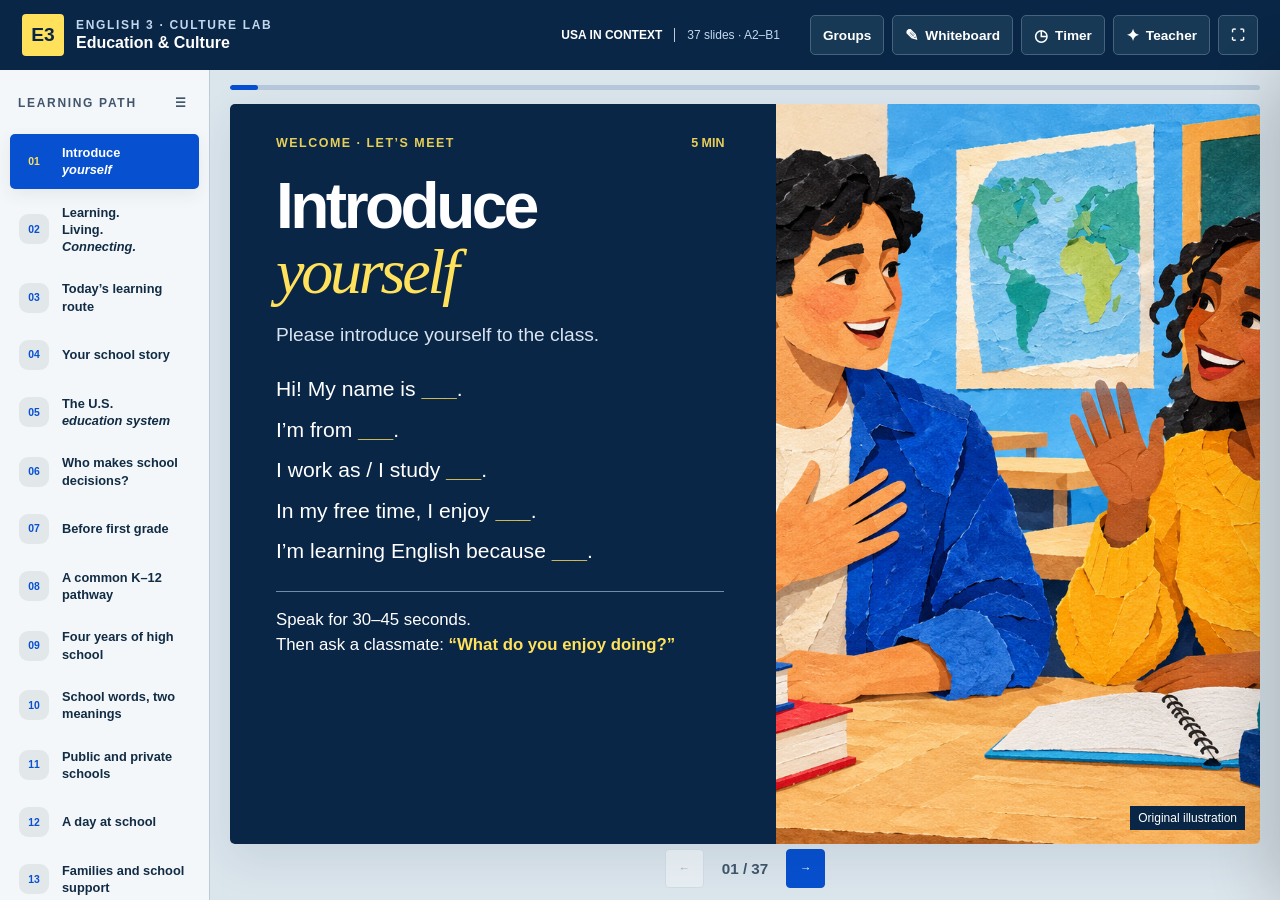
==== index.html @ 579e2991 "Add files via upload" ====
<!doctype html>
<html lang="en">
<head>
  <meta charset="utf-8">
  <meta name="viewport" content="width=device-width, initial-scale=1">
  <meta name="description" content="Interactive English class about the U.S. education system and everyday American culture.">
  <title>English 3 · Education & Culture</title>
  <link rel="stylesheet" href="styles.css">
  <link rel="stylesheet" href="culture.css">
</head>
<body>
  <header class="topbar">
    <a class="brand" href="../course-hub.html" aria-label="Back to course hub"><span class="brand-mark">E3</span><span><small>ENGLISH 3 · CULTURE LAB</small><strong>Education & Culture</strong></span></a>
    <div class="class-meta"><strong>USA IN CONTEXT</strong><span>37 slides · A2–B1</span></div>
    <div class="top-actions"><a class="tool-button assignment-link" href="group-assignment.html">Groups</a><button id="mobile-path" class="tool-button mobile-path" type="button">Slides</button><button class="tool-button" id="board-open" type="button"><span>✎</span> Whiteboard</button><button class="tool-button" id="timer-open" type="button"><span>◷</span> Timer</button><button class="tool-button" id="teacher-toggle" type="button"><span>✦</span> Teacher</button><button class="icon-button" id="fullscreen" type="button" aria-label="Enter full screen">⛶</button></div>
  </header>
  <main class="deck-shell">
    <aside class="slide-rail"><div class="rail-heading"><span>LEARNING PATH</span><button id="rail-toggle" type="button" aria-label="Toggle slide navigation">☰</button></div><nav id="slide-list" class="slide-list" aria-label="Slide navigation"></nav></aside>
    <section class="stage-area"><div class="progress" role="progressbar" aria-label="Course progress" aria-valuemin="1" aria-valuemax="37" aria-valuenow="1"><span id="progress-bar"></span></div><article id="slide-stage" class="slide-stage" aria-live="polite"></article><footer class="deck-controls"><button id="previous" class="nav-button" type="button" aria-label="Previous slide">←</button><span id="slide-counter">01 / 37</span><button id="next" class="nav-button primary" type="button" aria-label="Next slide">→</button></footer></section>
    <aside id="teacher-panel" inert class="teacher-panel" aria-hidden="true"><header><div><small>VISIBLE WHEN SCREEN SHARING</small><strong>Teacher guide</strong></div><button id="teacher-close" type="button" aria-label="Close teacher guide">×</button></header><div id="teacher-content" class="teacher-content"></div></aside>
  </main>
  <dialog id="timer-dialog" class="timer-dialog"><form method="dialog"><button class="dialog-close" aria-label="Close timer">×</button></form><p class="eyebrow">CLASSROOM TIMER</p><div id="timer-display" class="timer-display">05:00</div><div class="timer-presets"><button data-minutes="2">2 min</button><button data-minutes="5">5 min</button><button data-minutes="10">10 min</button></div><div class="timer-actions"><button id="timer-start" class="button primary">Start</button><button id="timer-reset" class="button">Reset</button></div></dialog>
  <section id="whiteboard" inert class="whiteboard" aria-hidden="true" aria-label="Interactive teaching whiteboard"><header class="board-topbar"><div class="board-title"><span>E3</span><div><small>MAKE IDEAS VISIBLE</small><strong>Teaching canvas</strong></div></div><div class="board-history"><button id="board-undo" type="button">↶ <span>Undo</span></button><button id="board-redo" type="button">↷ <span>Redo</span></button></div><div class="board-actions"><button id="board-export" type="button">⇩ Export</button><button id="board-clear" type="button">Clear</button><button id="board-close" class="primary" type="button">Back to class</button></div></header><div class="board-workspace"><aside class="board-toolbar" aria-label="Whiteboard tools"><button class="board-tool active" data-board-tool="pen" type="button"><span>✎</span><small>Pen</small></button><button class="board-tool" data-board-tool="highlighter" type="button"><span>▰</span><small>Highlight</small></button><button class="board-tool" data-board-tool="text" type="button"><span>T</span><small>Text</small></button><button class="board-tool" data-board-tool="note" type="button"><span>▣</span><small>Note</small></button><button class="board-tool" data-board-tool="eraser" type="button"><span>⌫</span><small>Eraser</small></button><div class="toolbar-divider"></div><button class="board-background active" data-board-background="blank" type="button">□</button><button class="board-background" data-board-background="grid" type="button">▦</button><button class="board-background" data-board-background="lines" type="button">☰</button></aside><div class="board-main"><div class="board-options"><div class="color-options"><button class="color-swatch active" data-board-color="#17251f" style="--swatch:#17251f" aria-label="Ink"></button><button class="color-swatch" data-board-color="#ff5c5c" style="--swatch:#ff5c5c" aria-label="Coral"></button><button class="color-swatch" data-board-color="#2364d2" style="--swatch:#2364d2" aria-label="Blue"></button><button class="color-swatch" data-board-color="#ffb000" style="--swatch:#ffb000" aria-label="Yellow"></button></div><div class="size-options"><button data-board-size="3" data-text-size="26">S</button><button class="active" data-board-size="6" data-text-size="40">M</button><button data-board-size="12" data-text-size="58">L</button></div><p id="board-status">Pen · click and drag to draw</p></div><div id="board-surface" class="board-surface blank"><canvas id="board-canvas" aria-label="Drawing canvas. Use the Text tool to type notes."></canvas><textarea id="board-text-editor" class="board-text-editor" placeholder="Type here... Ctrl+Enter to place" hidden></textarea><div class="board-shortcuts"><strong>Shortcuts</strong><span>P Pen</span><span>H Highlight</span><span>T Text</span><span>N Note</span><span>E Eraser</span></div></div></div></div></section>
  <script src="lesson.js"></script>
  <script src="exercises.js"></script>
  <script src="app.js"></script>
  <script>
    document.getElementById('board-surface').addEventListener('pointerdown', function (event) {
      var activeTool = document.getElementById('whiteboard').dataset.activeTool;
      // Prevent canvas focus from committing the editor before hit testing,
      // but preserve native textarea focus, selection, scrolling and resizing.
      if (event.target.id === 'board-canvas' && (activeTool === 'text' || activeTool === 'note')) event.preventDefault();
    }, true);
  </script>
</body>
</html>
---- styles.css ----
:root {
  --ink: #17251f;
  --forest: #213b73;
  --forest-2: #13234b;
  --mint: #d9f56a;
  --paper: #f7f5ee;
  --white: #fff;
  --blue: #2364d2;
  --coral: #ff5c5c;
  --amber: #ffb000;
  --muted: #68746e;
  --line: #dfe4df;
  --shadow: 0 22px 70px rgba(26, 46, 38, .13);
}

* { box-sizing: border-box; }
html, body { min-height: 100%; }
body { margin: 0; overflow: hidden; background: var(--paper); color: var(--ink); font-family: "Trebuchet MS", "Segoe UI", sans-serif; }
img, svg, canvas { max-width: 100%; }
button, input, textarea { font: inherit; }
button { color: inherit; }
button:focus-visible, a:focus-visible, textarea:focus-visible { outline: 3px solid rgba(40, 85, 217, .35); outline-offset: 3px; }

.topbar { position: relative; z-index: 20; display: grid; grid-template-columns: 1fr auto 1fr; align-items: center; min-height: 70px; padding: 10px 22px; border-bottom: 1px solid rgba(23, 37, 31, .1); background: rgba(255, 255, 255, .92); backdrop-filter: blur(18px); }
.brand { display: inline-flex; align-items: center; gap: 12px; width: fit-content; color: inherit; text-decoration: none; }
.brand-mark { display: grid; place-items: center; width: 42px; height: 42px; border-radius: 14px; background: var(--forest); color: var(--mint); font-weight: 900; }
.brand small, .brand strong { display: block; }
.brand small { margin-bottom: 2px; color: var(--muted); font-size: .57rem; font-weight: 850; letter-spacing: .14em; }
.brand strong { font-size: 1.05rem; }
.class-meta { display: flex; align-items: center; gap: 12px; color: var(--muted); font-size: .78rem; }
.class-meta strong { color: var(--ink); }
.class-meta span { padding-left: 12px; border-left: 1px solid var(--line); }
.top-actions { display: flex; justify-content: flex-end; gap: 8px; }
.tool-button, .icon-button { min-height: 40px; border: 1px solid var(--line); border-radius: 12px; background: var(--white); cursor: pointer; font-size: .75rem; font-weight: 760; }
.tool-button { display: inline-flex; align-items: center; gap: 7px; padding: 0 12px; }
.group-link { color: inherit; text-decoration: none; }
.tool-button span { font-size: 1rem; }
.tool-button:hover, .icon-button:hover { border-color: #bac5bf; background: #f1f5f1; }
.guide-button { border-color: #b9dac6; background: #effaf3; color: var(--forest); }
.icon-button { width: 40px; }

.deck-shell { display: grid; grid-template-columns: 230px minmax(0, 1fr); height: calc(100vh - 70px); }
.slide-rail { position: relative; z-index: 5; display: flex; flex-direction: column; min-width: 0; min-height: 0; overflow: hidden; border-right: 1px solid var(--line); background: #fff4e5; transition: width .25s, transform .25s; }
.rail-heading { display: flex; align-items: center; justify-content: space-between; padding: 18px 14px 10px 18px; color: var(--muted); font-size: .6rem; font-weight: 900; letter-spacing: .14em; }
.rail-heading button { width: 30px; height: 30px; border: 0; border-radius: 9px; background: transparent; cursor: pointer; }
.rail-heading button:hover { background: #dfe5df; }
.slide-list { display: grid; flex: 1; min-height: 0; gap: 5px; overflow-y: auto; padding: 6px 10px 20px; }
.slide-jump { display: grid; grid-template-columns: 34px 1fr; gap: 9px; align-items: center; width: 100%; padding: 10px 9px; border: 0; border-radius: 12px; background: transparent; text-align: left; cursor: pointer; }
.slide-jump > span { display: grid; place-items: center; width: 30px; height: 30px; border-radius: 9px; background: rgba(23, 63, 53, .08); color: var(--forest); font-size: .65rem; font-weight: 900; }
.slide-jump small { overflow: hidden; font-size: .73rem; font-weight: 720; line-height: 1.25; text-overflow: ellipsis; }
.slide-jump:hover { background: rgba(255, 255, 255, .65); }
.slide-jump.active { background: var(--white); box-shadow: 0 5px 18px rgba(32, 49, 42, .08); }
.slide-jump.active > span { background: var(--forest); color: var(--mint); }
.deck-shell.rail-collapsed { grid-template-columns: 58px minmax(0, 1fr); }
.deck-shell.rail-collapsed .rail-heading span, .deck-shell.rail-collapsed .slide-jump small { display: none; }
.deck-shell.rail-collapsed .rail-heading { justify-content: center; padding-inline: 8px; }
.deck-shell.rail-collapsed .slide-list { padding-inline: 9px; }
.deck-shell.rail-collapsed .slide-jump { display: block; padding: 6px 5px; }

.stage-area { position: relative; display: flex; flex-direction: column; min-width: 0; min-height: 0; padding: 20px 24px 14px; }
.progress { flex: 0 0 5px; width: 100%; overflow: hidden; border-radius: 99px; background: #e2e6e2; }
.progress span { display: block; width: 0; height: 100%; border-radius: inherit; background: var(--coral); transition: width .3s; }
.slide-stage { position: relative; flex: 1; width: 100%; min-width: 0; min-height: 0; overflow-x: hidden; overflow-y: auto; margin-top: 14px; padding: clamp(34px, 5.4vw, 86px); border: 1px solid rgba(23, 37, 31, .08); border-radius: 28px; background-color: var(--white); background-image: linear-gradient(135deg, rgba(35, 100, 210, .035) 25%, transparent 25%, transparent 50%, rgba(255, 92, 92, .025) 50%, rgba(255, 92, 92, .025) 75%, transparent 75%); background-size: 34px 34px; box-shadow: var(--shadow); animation: slideIn .52s cubic-bezier(.2,.8,.2,1) both; }
.slide-stage > * { min-width: 0; }
.slide-stage p, .slide-stage li, .slide-stage strong, .slide-stage span { overflow-wrap: anywhere; }
.slide-stage::after { position: absolute; right: -45px; bottom: -65px; width: 220px; height: 220px; border-radius: 50%; background: rgba(201, 243, 220, .35); content: ""; pointer-events: none; }
.slide-stage.cover { background: var(--forest-2); color: var(--white); }
.slide-stage.cover::before { position: absolute; top: -170px; right: -100px; width: 450px; height: 450px; border: 80px solid rgba(201, 243, 220, .08); border-radius: 50%; content: ""; }
.slide-stage.warm { background-color: #fff1e9; background-image: linear-gradient(135deg, rgba(255, 92, 92, .04) 25%, transparent 25%, transparent 50%, rgba(255, 176, 0, .04) 50%, rgba(255, 176, 0, .04) 75%, transparent 75%); }
.slide-kicker { position: relative; z-index: 1; display: flex; justify-content: space-between; gap: 20px; color: var(--muted); font-size: .66rem; font-weight: 900; letter-spacing: .13em; }
.cover .slide-kicker { color: var(--mint); }
.slide-stage h1, .slide-stage h2 { position: relative; z-index: 1; max-width: 980px; margin: 24px 0 18px; font-family: Georgia, "Times New Roman", serif; font-weight: 500; letter-spacing: -.05em; line-height: .98; }
.slide-stage h1 { font-size: clamp(3.6rem, 6.4vw, 6.8rem); }
.slide-stage h2 { font-size: clamp(2.7rem, 4.8vw, 4.8rem); }
.slide-stage h3 { margin: 0 0 10px; font-size: 1rem; }
.slide-lead { position: relative; z-index: 1; max-width: 820px; margin: 0; color: var(--muted); font-size: clamp(1rem, 1.5vw, 1.27rem); line-height: 1.55; }
.cover .slide-lead { color: rgba(255,255,255,.75); }
.tag-row, .word-cloud { position: relative; z-index: 1; display: flex; flex-wrap: wrap; gap: 9px; margin-top: 28px; }
.tag-row span, .word-chip { padding: 8px 12px; border-radius: 999px; background: #eaf0ea; font-size: .75rem; font-weight: 780; }
.cover .tag-row span { background: rgba(255,255,255,.1); color: var(--mint); }
.content-grid, .example-grid, .objective-grid { position: relative; z-index: 1; display: grid; grid-template-columns: repeat(2, minmax(0, 1fr)); gap: 15px; margin-top: 27px; }
.content-card, .example-card, .objective-card { padding: 20px; border: 1px solid var(--line); border-radius: 17px; background: rgba(255,255,255,.86); }
.cover .content-card, .cover .example-card, .cover .objective-card { color: var(--ink); }
.cover .content-card p, .cover .example-card p, .cover .objective-card p { color: var(--ink); }
.content-card small, .objective-card small { color: var(--blue); font-size: .62rem; font-weight: 900; letter-spacing: .12em; }
.content-card p, .example-card p, .objective-card p { margin: 8px 0 0; line-height: 1.45; }
.to-be-cards { position: relative; z-index: 1; display: grid; grid-template-columns: repeat(3, minmax(0, 1fr)); gap: 16px; margin-top: 28px; }
.to-be-card { min-height: 275px; padding: 28px; border-radius: 22px; color: var(--ink); box-shadow: 0 16px 34px rgba(29, 48, 76, .12); animation: liftIn .62s cubic-bezier(.2,.8,.2,1) both; }
.to-be-card.am { background: #fff0b5; border-bottom: 10px solid var(--amber); }.to-be-card.is { background: #dce7ff; border-bottom: 10px solid var(--blue); animation-delay: .08s; }.to-be-card.are { background: #d9f5e8; border-bottom: 10px solid #35a88b; animation-delay: .16s; }
.to-be-card span, .to-be-card small, .to-be-rule span { display: block; font-size: .68rem; font-weight: 900; letter-spacing: .13em; }.to-be-card span { color: var(--coral); }.to-be-card strong { display: block; margin-top: 30px; font-family: Georgia, serif; font-size: clamp(3.8rem, 5vw, 5rem); line-height: .9; }.to-be-card small { margin-top: 16px; color: var(--blue); }.to-be-card p { margin: 18px 0 0; font-size: 1.12rem; line-height: 1.6; }
.to-be-rule { position: relative; z-index: 1; display: flex; align-items: center; justify-content: space-between; gap: 20px; margin-top: 20px; padding: 21px 24px; border-radius: 15px; background: var(--forest); color: white; box-shadow: 0 10px 22px rgba(33, 59, 115, .2); }.to-be-rule span { color: var(--mint); }.to-be-rule strong { font-size: 1rem; letter-spacing: .04em; }
.icon-grid, .wh-question-grid, .rhythm-cards, .repair-grid, .station-grid, .listen-cards, .confidence-ladder { position: relative; z-index: 1; display: grid; grid-template-columns: repeat(3, minmax(0, 1fr)); gap: 14px; margin-top: 28px; }
.icon-grid > div, .wh-question-grid > div, .rhythm-cards > div, .repair-grid > div, .station-grid > div, .listen-cards > div, .confidence-ladder > div { min-height: 150px; padding: 20px; border-radius: 20px; background: #fff0dc; box-shadow: 0 10px 25px rgba(29, 48, 76, .07); transition: transform .2s ease, box-shadow .2s ease; }.icon-grid > div:hover, .wh-question-grid > div:hover, .rhythm-cards > div:hover, .repair-grid > div:hover, .station-grid > div:hover { transform: translateY(-5px) rotate(-1deg); box-shadow: 0 16px 30px rgba(29, 48, 76, .13); }
.icon-grid > div:nth-child(2n), .rhythm-cards > div:nth-child(2n), .station-grid > div:nth-child(2n), .confidence-ladder > div:nth-child(2n) { background: #eaf0ff; }.icon-grid > div:nth-child(3n), .wh-question-grid > div:nth-child(3n), .repair-grid > div:nth-child(3n), .listen-cards > div:nth-child(3n) { background: #d9f5e8; }.icon-grid span { display: block; font-size: 2rem; }.icon-grid strong, .wh-question-grid strong, .rhythm-cards strong, .repair-grid strong, .station-grid strong, .listen-cards strong, .confidence-ladder strong { display: block; margin-top: 14px; font-size: 1.12rem; }.icon-grid p, .wh-question-grid p, .rhythm-cards p, .repair-grid p, .station-grid p, .listen-cards p, .confidence-ladder p { margin: 8px 0 0; line-height: 1.4; }
.wh-question-grid { grid-template-columns: repeat(5, minmax(0, 1fr)); }.wh-question-grid > div { min-height: 170px; background: #dce7ff; }.wh-question-grid span, .rhythm-cards span, .repair-grid span, .station-grid span, .listen-cards span, .confidence-ladder span { color: var(--coral); font-size: .64rem; font-weight: 900; letter-spacing: .11em; }
.rhythm-cards, .repair-grid, .listen-cards { grid-template-columns: repeat(4, minmax(0, 1fr)); }.rhythm-cards > div:nth-child(3n), .repair-grid > div:nth-child(3n), .listen-cards > div:nth-child(3n) { background: #dce7ff; }.repair-grid > div { min-height: 180px; }.repair-grid strong { font-size: 1rem; }.station-grid { grid-template-columns: repeat(4, minmax(0, 1fr)); }.station-grid > div { min-height: 175px; border-top: 7px solid var(--coral); }.station-grid > div:nth-child(2) { border-color: var(--amber); }.station-grid > div:nth-child(3) { border-color: var(--blue); }.station-grid > div:nth-child(4) { border-color: #35a88b; }
.confidence-ladder { grid-template-columns: repeat(4, minmax(0, 1fr)); }.confidence-ladder > div { min-height: 155px; border-bottom: 7px solid var(--coral); }.confidence-ladder > div:nth-child(2) { border-color: var(--amber); }.confidence-ladder > div:nth-child(3) { border-color: var(--blue); }.confidence-ladder > div:nth-child(4) { border-color: #35a88b; }
.prompt-box { position: relative; z-index: 1; margin-top: 24px; padding: 19px 22px; border-left: 5px solid var(--coral); border-radius: 0 14px 14px 0; background: #fff1e9; font-size: clamp(.95rem, 1.35vw, 1.16rem); line-height: 1.55; }
.cover .prompt-box { border-color: var(--mint); background: rgba(255,255,255,.08); }
.sentence-stack { position: relative; z-index: 1; display: grid; gap: 10px; margin-top: 25px; }
.sentence { padding: 15px 17px; border: 1px solid var(--line); border-radius: 12px; background: #fafbf9; line-height: 1.45; }
.task-steps { position: relative; z-index: 1; display: grid; gap: 11px; margin: 24px 0 0; padding: 0; counter-reset: steps; list-style: none; }
.task-steps li { display: grid; grid-template-columns: 34px 1fr; align-items: start; gap: 11px; line-height: 1.45; }
.task-steps li::before { display: grid; place-items: center; width: 31px; height: 31px; border-radius: 10px; background: var(--forest); color: var(--white); counter-increment: steps; content: counter(steps); font-size: .7rem; font-weight: 900; }
.choice-grid { position: relative; z-index: 1; display: grid; grid-template-columns: repeat(2, minmax(0,1fr)); gap: 12px; margin-top: 24px; }
.choice-button { min-height: 60px; padding: 14px 16px; border: 1px solid var(--line); border-radius: 14px; background: var(--white); cursor: pointer; text-align: left; font-weight: 700; }
.choice-button:hover { border-color: var(--blue); }
.choice-button.correct { border-color: #0c8b73; background: #e7f8f1; }
.choice-button.wrong { border-color: #d33b57; background: #fff0f2; }
.quiz-feedback { min-height: 1.4em; color: var(--muted); font-weight: 700; }
.reveal-button { position: relative; z-index: 1; margin-top: 20px; padding: 11px 16px; border: 0; border-radius: 11px; background: var(--forest); color: var(--white); cursor: pointer; font-weight: 760; }
.reveal-content { display: none; position: relative; z-index: 1; margin-top: 12px; padding: 16px; border: 1px solid #b9dec9; border-radius: 12px; background: #ecfbf2; }
.reveal-content.visible { display: block; }
.deck-controls { display: flex; align-items: center; justify-content: center; gap: 18px; min-height: 58px; color: var(--muted); font-size: .72rem; font-weight: 850; }
.nav-button { display: grid; place-items: center; width: 39px; height: 39px; border: 1px solid var(--line); border-radius: 50%; background: var(--white); cursor: pointer; }
.nav-button.primary { border-color: var(--forest); background: var(--forest); color: var(--white); }
.nav-button:disabled { opacity: .35; cursor: default; }

.teacher-panel { position: fixed; z-index: 40; top: 70px; right: 0; bottom: 0; width: min(400px, 94vw); transform: translateX(103%); background: var(--forest-2); color: var(--white); box-shadow: -20px 0 60px rgba(0,0,0,.2); transition: transform .25s; }
.teacher-panel.open { transform: translateX(0); }
.teacher-panel header { display: flex; align-items: center; justify-content: space-between; padding: 20px; border-bottom: 1px solid rgba(255,255,255,.12); }
.teacher-panel header small, .teacher-panel header strong { display: block; }
.teacher-panel header small { margin-bottom: 4px; color: var(--mint); font-size: .58rem; letter-spacing: .13em; }
.teacher-panel header button { width: 35px; height: 35px; border: 0; border-radius: 50%; background: rgba(255,255,255,.1); color: white; cursor: pointer; font-size: 1.2rem; }
.teacher-content { height: calc(100% - 77px); overflow-y: auto; padding: 20px; }
.teacher-section { margin-bottom: 24px; }
.teacher-section small { color: var(--mint); font-size: .6rem; font-weight: 900; letter-spacing: .12em; }
.teacher-section p, .teacher-section li { font-size: .88rem; line-height: 1.55; }
.teacher-section ul { padding-left: 18px; }
.teacher-answer { padding: 15px; border-radius: 12px; background: rgba(201,243,220,.1); line-height: 1.5; }

.timer-dialog { width: min(480px, 92vw); padding: 28px; border: 0; border-radius: 24px; box-shadow: 0 30px 100px rgba(0,0,0,.28); text-align: center; }
.timer-dialog::backdrop { background: rgba(10, 26, 21, .65); backdrop-filter: blur(5px); }
.dialog-close { float: right; width: 34px; height: 34px; border: 0; border-radius: 50%; background: #edf0ed; cursor: pointer; }
.eyebrow { color: var(--muted); font-size: .65rem; font-weight: 900; letter-spacing: .14em; }
.timer-display { margin: 20px 0; font-size: clamp(4rem, 12vw, 7rem); font-weight: 900; letter-spacing: -.07em; }
.timer-presets, .timer-actions { display: flex; justify-content: center; gap: 8px; }
.timer-presets button, .button { padding: 10px 14px; border: 1px solid var(--line); border-radius: 10px; background: var(--white); cursor: pointer; font-weight: 750; }
.timer-actions { margin-top: 20px; }
.button.primary { border-color: var(--forest); background: var(--forest); color: var(--white); }

/* Modern teaching canvas */
.whiteboard { position: fixed; z-index: 100; inset: 0; display: none; flex-direction: column; background: #e9eeea; }
.whiteboard.open { display: flex; }
.board-topbar { display: grid; grid-template-columns: 1fr auto 1fr; align-items: center; gap: 12px; min-height: 68px; padding: 10px 16px; border-bottom: 1px solid #d6ddd7; background: rgba(255,255,255,.96); }
.board-title { display: flex; align-items: center; gap: 10px; }
.board-title > span { display: grid; place-items: center; width: 39px; height: 39px; border-radius: 13px; background: var(--forest); color: var(--mint); font-weight: 900; }
.board-title small, .board-title strong { display: block; }
.board-title small { color: var(--muted); font-size: .55rem; font-weight: 900; letter-spacing: .12em; }
.board-title strong { font-size: .9rem; }
.board-history, .board-actions { display: flex; gap: 7px; }
.board-actions { justify-content: flex-end; }
.board-topbar button { min-height: 38px; padding: 0 12px; border: 1px solid #d8dfda; border-radius: 11px; background: var(--white); cursor: pointer; font-size: .72rem; font-weight: 760; }
.board-topbar button:hover { background: #f0f4f0; }
.board-topbar button.primary { border-color: var(--forest); background: var(--forest); color: var(--white); }
.board-workspace { display: grid; grid-template-columns: 76px minmax(0,1fr); flex: 1; min-height: 0; }
.board-toolbar { display: flex; flex-direction: column; align-items: center; gap: 7px; overflow-y: auto; padding: 12px 8px; border-right: 1px solid #d7ddd8; background: rgba(255,255,255,.92); }
.board-tool { display: grid; place-items: center; gap: 3px; width: 58px; min-height: 55px; padding: 6px; border: 1px solid transparent; border-radius: 13px; background: transparent; cursor: pointer; }
.board-tool span { font-size: 1.15rem; font-weight: 800; }
.board-tool small { font-size: .56rem; font-weight: 760; }
.board-tool:hover, .board-tool.active { border-color: #c7d3ca; background: #edf5ef; }
.board-tool.active { color: var(--forest); box-shadow: inset 0 0 0 1px var(--forest); }
.toolbar-divider { width: 40px; height: 1px; margin: 3px 0; background: #dce2dd; }
.board-background { width: 38px; height: 38px; border: 1px solid transparent; border-radius: 10px; background: transparent; cursor: pointer; font-size: 1.1rem; }
.board-background.active { border-color: #bdc9c0; background: #edf2ee; }
.board-main { display: flex; flex-direction: column; min-width: 0; min-height: 0; padding: 12px 16px 16px; }
.board-options { display: flex; align-items: center; gap: 16px; min-height: 48px; padding: 0 3px 10px; }
.color-options, .size-options { display: flex; align-items: center; gap: 7px; }
.color-swatch { width: 25px; height: 25px; border: 3px solid white; border-radius: 50%; background: var(--swatch); box-shadow: 0 0 0 1px #bec8c0; cursor: pointer; }
.color-swatch.active { box-shadow: 0 0 0 3px var(--forest); }
.size-options { padding-left: 14px; border-left: 1px solid #d4dbd5; }
.size-options button { width: 31px; height: 31px; border: 1px solid #cfd8d1; border-radius: 9px; background: white; cursor: pointer; font-size: .68rem; font-weight: 850; }
.size-options button.active { background: var(--forest); color: white; }
#board-status { margin: 0 0 0 auto; color: var(--muted); font-size: .7rem; font-weight: 700; }
.board-surface { position: relative; flex: 1; min-height: 0; overflow: hidden; border: 1px solid #cfd8d1; border-radius: 18px; background-color: #fffefa; box-shadow: 0 18px 50px rgba(21, 49, 40, .12); }
.board-surface.grid { background-image: linear-gradient(#dfe8e1 1px, transparent 1px), linear-gradient(90deg, #dfe8e1 1px, transparent 1px); background-size: 32px 32px; }
.board-surface.lines { background-image: linear-gradient(transparent 31px, #d9e5dd 32px); background-size: 100% 32px; }
#board-canvas { display: block; width: 100%; height: 100%; touch-action: none; cursor: crosshair; }
.whiteboard[data-active-tool="text"] #board-canvas, .whiteboard[data-active-tool="note"] #board-canvas { cursor: text; }
.whiteboard[data-active-tool="eraser"] #board-canvas { cursor: cell; }
.board-text-editor { position: absolute; z-index: 5; min-width: 180px; min-height: 90px; max-width: calc(100% - 24px); max-height: calc(100% - 24px); padding: 12px 14px 24px; resize: both; overflow: auto; border: 2px solid var(--blue); border-radius: 12px; background: rgba(255,255,255,.96); box-shadow: 0 14px 35px rgba(40,85,217,.18); font-weight: 700; line-height: 1.25; }
.board-text-editor.note-mode { border-color: #d79818; background: #fff0a9; box-shadow: 0 14px 35px rgba(213,152,24,.2); }
.board-text-editor::placeholder { color: #65706b; font-size: .85rem; }
.board-text-editor[hidden] { display: none; }
.board-shortcuts { position: absolute; right: 12px; bottom: 12px; display: flex; gap: 9px; padding: 7px 10px; border: 1px solid rgba(23,37,31,.1); border-radius: 10px; background: rgba(255,255,255,.84); color: var(--muted); font-size: .6rem; backdrop-filter: blur(10px); pointer-events: none; }
.board-shortcuts strong { color: var(--ink); }

.formula { display: inline-block; margin-bottom: 10px; color: var(--blue); font-size: .68rem; font-weight: 900; letter-spacing: .12em; }
.route-steps { position: relative; z-index: 1; display: grid; grid-template-columns: repeat(5, minmax(0, 1fr)); gap: 10px; margin-top: 28px; }
.route-steps > div { min-height: 142px; padding: 16px; border-radius: 16px; background: #fff0dc; border-top: 7px solid var(--coral); animation: liftIn .5s ease both; }
.route-steps > div:nth-child(2) { border-color: var(--amber); animation-delay: .05s; }
.route-steps > div:nth-child(3) { border-color: var(--blue); animation-delay: .1s; }
.route-steps > div:nth-child(4) { border-color: #35a88b; animation-delay: .15s; }
.route-steps > div:nth-child(5) { border-color: var(--forest); animation-delay: .2s; }
.route-steps span { display: block; color: var(--coral); font-weight: 900; font-size: .75rem; }
.route-steps strong { display: block; margin-top: 18px; font-size: .76rem; letter-spacing: .08em; }
.route-steps p { margin: 8px 0 0; font-size: .85rem; line-height: 1.35; }
.mission-card { position: relative; z-index: 1; display: grid; grid-template-columns: 1fr 1fr; gap: 14px; margin-top: 26px; }
.mission-card > div { padding: 20px; border-radius: 16px; background: #eaf0ff; }
.mission-card > div:last-child { background: #fff0dc; }
.mission-card small { color: var(--blue); font-size: .64rem; font-weight: 900; letter-spacing: .12em; }
.mission-card p { margin: 12px 0 0; font-size: 1.08rem; line-height: 1.5; }
@keyframes slideIn { from { opacity: 0; transform: translateY(12px); } to { opacity: 1; transform: translateY(0); } }
@keyframes liftIn { from { opacity: 0; transform: translateY(9px); } to { opacity: 1; transform: translateY(0); } }
.sound-grid, .pronoun-map, .contrast-grid, .question-lab, .response-scale, .identity-cards, .reset-board, .detective-grid, .studio-grid, .closing-grid, .score-grid { position: relative; z-index: 1; display: grid; gap: 12px; margin-top: 28px; }
.sound-grid { grid-template-columns: repeat(4, minmax(0, 1fr)); }
.sound-grid > div { min-height: 150px; padding: 20px; border-radius: 18px; background: #eaf0ff; border-bottom: 7px solid var(--blue); }
.sound-grid > div:nth-child(2) { background: #fff0dc; border-color: var(--amber); }.sound-grid > div:nth-child(3) { background: #e6f8ef; border-color: #35a88b; }.sound-grid > div:nth-child(4) { background: #ffe8e6; border-color: var(--coral); }
.sound-grid span, .pronoun-map span, .response-scale span { display: block; color: var(--blue); font-size: .8rem; font-weight: 900; letter-spacing: .1em; }
.sound-grid strong { display: block; margin-top: 18px; font-family: Georgia, serif; font-size: 2rem; }.sound-grid p { margin: 8px 0 0; }
.pronoun-map { grid-template-columns: repeat(3, minmax(0, 1fr)); }.person { min-height: 165px; padding: 22px; border-radius: 20px; background: #fff0dc; border-top: 8px solid var(--coral); }.person:nth-child(2) { background: #eaf0ff; border-color: var(--blue); }.person:nth-child(3) { background: #e6f8ef; border-color: #35a88b; }.person > span { font-size: 1.25rem; }.person strong { display: block; margin-top: 22px; }.person p { margin-bottom: 0; font-weight: 800; }
.sentence-builder { position: relative; z-index: 1; display: grid; grid-template-columns: 1fr auto 1fr auto 1fr; align-items: center; gap: 12px; margin-top: 30px; }.builder-block { min-height: 130px; padding: 20px; border-radius: 18px; color: var(--ink); }.builder-block.coral { background: #ffe0dc; }.builder-block.yellow { background: #fff0b5; }.builder-block.blue { background: #dce7ff; }.builder-block small, .contrast-card small, .identity-card small, .reset-board span, .detective-grid span, .studio-grid span, .closing-grid span, .score-grid span { display: block; color: var(--blue); font-size: .62rem; font-weight: 900; letter-spacing: .13em; }.builder-block strong { display: block; margin-top: 24px; font-family: Georgia, serif; font-size: 1.55rem; }.builder-arrow { color: var(--coral); font-size: 1.8rem; font-weight: 900; }
.contrast-grid { grid-template-columns: repeat(2, minmax(0, 1fr)); }.contrast-card { padding: 24px; border-radius: 20px; }.contrast-card p { margin-bottom: 0; font-size: 1.25rem; line-height: 1.8; }.contrast-card.positive { background: #e6f8ef; }.contrast-card.negative { background: #ffe8e6; }
.question-lab { gap: 8px; }.lab-row { display: grid; grid-template-columns: 1fr 34px 1fr; align-items: center; gap: 14px; padding: 14px 18px; border-radius: 14px; background: #f2f5fb; }.lab-row b { color: var(--coral); text-align: center; }.lab-row .question { color: var(--blue); font-weight: 850; }
.response-scale { grid-template-columns: repeat(3, minmax(0, 1fr)); }.response-scale > div { min-height: 175px; padding: 20px; border-radius: 20px; background: #eaf0ff; }.response-scale > div:nth-child(2) { background: #fff0dc; }.response-scale > div:nth-child(3) { background: #e6f8ef; }.response-scale span { font-size: 1.6rem; }.response-scale strong { display: block; margin-top: 18px; }.response-scale p { line-height: 1.45; }.response-scale small { color: var(--muted); }
.identity-cards { grid-template-columns: repeat(2, minmax(0, 1fr)); }.identity-card { padding: 22px; border: 2px dashed var(--blue); border-radius: 18px; background: #fffdf4; }.identity-card.alt { border-color: var(--coral); background: #fff0eb; }.identity-card p { font-size: 1.15rem; line-height: 1.8; }.dialogue { position: relative; z-index: 1; margin-top: 14px; padding: 20px; border-left: 5px solid var(--blue); border-radius: 0 16px 16px 0; background: #eaf0ff; line-height: 1.8; }
.reset-board { grid-template-columns: repeat(3, minmax(0, 1fr)); }.reset-board > div, .detective-grid > div, .studio-grid > div, .closing-grid > div { padding: 22px; border-radius: 18px; background: #fff0dc; }.reset-board > div:nth-child(2), .studio-grid > div:nth-child(4) { background: #eaf0ff; }.reset-board > div:nth-child(3), .studio-grid > div:nth-child(3) { background: #e6f8ef; }.reset-board strong, .detective-grid b, .studio-grid strong, .closing-grid strong, .score-grid strong { display: block; margin-top: 18px; font-size: 1.1rem; }.reset-board p, .studio-grid p, .closing-grid p, .score-grid p { line-height: 1.4; }
.detective-grid { grid-template-columns: repeat(4, minmax(0, 1fr)); }.detective-grid > div { min-height: 160px; background: #fff0dc; border-top: 6px solid var(--coral); }.detective-grid > div:nth-child(2) { background: #eaf0ff; border-color: var(--blue); }.detective-grid > div:nth-child(3) { background: #fff0b5; border-color: var(--amber); }.detective-grid > div:nth-child(4) { background: #e6f8ef; border-color: #35a88b; }.detective-grid p { margin: 20px 0; font-size: 1.1rem; }
.studio-grid, .closing-grid, .score-grid { grid-template-columns: repeat(5, minmax(0, 1fr)); }.studio-grid > div:nth-child(2), .closing-grid > div:nth-child(2) { background: #eaf0ff; }.studio-grid > div:nth-child(5), .closing-grid > div:nth-child(3) { background: #e6f8ef; }.score-grid { grid-template-columns: repeat(4, minmax(0, 1fr)); }.score-grid > div { padding: 20px; border-radius: 18px; background: #eaf0ff; }.score-grid > div:nth-child(2) { background: #fff0dc; }.score-grid > div:nth-child(3) { background: #e6f8ef; }.score-grid > div:nth-child(4) { background: #ffe8e6; }.score-grid strong { color: var(--coral); font-size: 1.4rem; }

@media (max-width: 1280px) {
  .slide-stage { padding: clamp(28px, 4vw, 52px); }
  .slide-stage h1 { font-size: clamp(3rem, 5.2vw, 5rem); }
  .slide-stage h2 { font-size: clamp(2.35rem, 4vw, 4rem); }
  .wh-question-grid, .studio-grid, .closing-grid { grid-template-columns: repeat(3, minmax(0, 1fr)); }
  .sound-grid, .rhythm-cards, .repair-grid, .station-grid, .listen-cards, .confidence-ladder, .detective-grid, .score-grid { grid-template-columns: repeat(2, minmax(0, 1fr)); }
}

@media (max-height: 850px) and (min-width: 721px) {
  .stage-area { padding-top: 12px; padding-bottom: 8px; }
  .slide-stage { margin-top: 9px; padding: 28px 34px; }
  .slide-stage h1, .slide-stage h2 { margin-top: 14px; margin-bottom: 10px; }
  .slide-stage h1 { font-size: clamp(3rem, 5vw, 4.8rem); }
  .slide-stage h2 { font-size: clamp(2.35rem, 4vw, 3.8rem); }
  .slide-lead { line-height: 1.4; }
  .content-grid, .example-grid, .objective-grid, .to-be-cards, .icon-grid,
  .wh-question-grid, .rhythm-cards, .repair-grid, .station-grid, .listen-cards,
  .confidence-ladder, .route-steps, .mission-card, .sound-grid, .pronoun-map,
  .contrast-grid, .question-lab, .response-scale, .identity-cards, .reset-board,
  .detective-grid, .studio-grid, .closing-grid, .score-grid { margin-top: 18px; }
  .content-card, .example-card, .objective-card { padding: 15px 18px; }
  .prompt-box { margin-top: 16px; padding: 14px 18px; }
  .deck-controls { min-height: 48px; }
}

@media (prefers-reduced-motion: reduce) {
  *, *::before, *::after { scroll-behavior: auto !important; animation-duration: .01ms !important; animation-iteration-count: 1 !important; transition-duration: .01ms !important; }
}

@media (max-width: 1000px) {
  .topbar { grid-template-columns: 1fr auto; }
  .class-meta { display: none; }
  .deck-shell { grid-template-columns: 190px minmax(0,1fr); }
  .board-topbar { grid-template-columns: 1fr auto; }
  .board-history { order: 3; grid-column: 1 / -1; justify-content: center; }
}
@media (max-width: 720px) {
  .topbar { min-height: 60px; padding: 8px 10px; }
  .brand small, .tool-button { display: none; }
  .top-actions .icon-button { display: block; }
  .deck-shell { display: block; height: calc(100vh - 60px); }
  .slide-rail { position: fixed; z-index: 30; top: 60px; bottom: 0; left: 0; width: 230px; transform: translateX(-102%); box-shadow: 15px 0 40px rgba(0,0,0,.15); }
  .deck-shell.mobile-rail .slide-rail { transform: translateX(0); }
  .stage-area { height: 100%; padding: 12px 10px 8px; }
  .slide-stage { padding: 25px 20px; border-radius: 18px; }
  .slide-stage h1 { font-size: 3rem; }
  .slide-stage h2 { font-size: 2.35rem; }
  .content-grid, .example-grid, .objective-grid, .choice-grid { grid-template-columns: 1fr; }
  .route-steps, .mission-card, .sound-grid, .pronoun-map, .contrast-grid, .response-scale, .identity-cards, .reset-board, .detective-grid, .studio-grid, .closing-grid, .score-grid, .icon-grid, .wh-question-grid, .rhythm-cards, .repair-grid, .station-grid, .listen-cards, .confidence-ladder { grid-template-columns: 1fr; }
  .to-be-cards { grid-template-columns: 1fr; }.to-be-card { min-height: 180px; }.to-be-rule { display: block; }.to-be-rule strong { display: block; margin-top: 9px; line-height: 1.5; }
  .sentence-builder { grid-template-columns: 1fr; }.builder-arrow { transform: rotate(90deg); text-align: center; }.lab-row { grid-template-columns: 1fr; }.lab-row b { transform: rotate(90deg); }
  .board-workspace { grid-template-columns: 58px minmax(0,1fr); }
  .board-toolbar { padding-inline: 4px; }
  .board-tool { width: 48px; }
  .board-title div, .board-topbar button span, #board-status, .board-shortcuts { display: none; }
  .board-main { padding: 8px; }
  .board-options { gap: 10px; overflow-x: auto; }
}
@media print {
  .topbar, .slide-rail, .deck-controls, .teacher-panel, .whiteboard { display: none !important; }
  body { overflow: visible; background: white; }
  .deck-shell, .stage-area { display: block; height: auto; padding: 0; }
  .slide-stage { min-height: 100vh; border: 0; box-shadow: none; }
}
---- culture.css ----
:root{--ink:#112c44;--forest:#0750cf;--forest-2:#0a2646;--mint:#ffe15b;--paper:#dbe5ec;--blue:#0750cf;--coral:#b92f25;--muted:#41566b;--line:#bdcbd6;--shadow:0 15px 45px #09284618}
body{font-family:'Segoe UI',Arial,sans-serif;background:#dbe5ec}
.topbar{background:#0a2646;color:white;border:0;grid-template-columns:1fr auto auto;gap:30px}
.brand-mark{background:#ffe15b;color:#0a2646;border-radius:4px;font-size:1.2rem}
.brand small,.class-meta{color:#c1d7f0;font-size:.75rem}.class-meta strong{color:white}.brand strong{font-size:1rem}
.tool-button,.icon-button{background:#183955;color:white;border:1px solid #46627c;border-radius:5px;font-size:.85rem}
.deck-shell{grid-template-columns:210px minmax(0,1fr)}
.slide-rail{background:#f4f7fa}.rail-heading{font-size:.75rem}.slide-jump{border-radius:5px}.slide-jump small{font-size:.8rem;line-height:1.35}.slide-jump.active{background:#0750cf;color:white}
.stage-area{padding:15px 20px 8px}.progress{background:#b6c8d9}.progress span{background:#0750cf}
.slide-stage{isolation:isolate;padding:32px 46px;border:0;border-radius:5px;background:#f8fbff;box-shadow:var(--shadow);background-image:none;animation:slideIn .3s ease both}
.slide-stage::after,.slide-stage.cover::before{display:none}
.slide-stage h1,.slide-stage h2{font-family:'Segoe UI',Arial,sans-serif;font-weight:850;letter-spacing:-.055em;line-height:1.02;margin:18px 0 16px;max-width:1050px}
.slide-stage h1{font-size:clamp(3rem,5.9vw,6rem)}.slide-stage h2{font-size:clamp(2.35rem,3.8vw,4rem)}
.slide-stage h3{font-size:1.5rem;line-height:1.15;letter-spacing:-.025em}.slide-stage p,.slide-stage li{line-height:1.48}
.slide-lead{font-size:clamp(1.15rem,1.65vw,1.5rem);max-width:980px;color:inherit;margin:0 0 24px;opacity:.95}
.slide-kicker{font-size:.82rem;letter-spacing:.12em;font-weight:750;color:inherit;opacity:.9}.slide-kicker span:last-child{font-weight:600;letter-spacing:0}
.slide-stage.education{border-left:8px solid #0750cf}
.slide-stage.culture{border-left:8px solid #b92f25;background:#fff9f6}
.slide-stage.yellow{background:#ffe15b;color:#0a2646}
.slide-stage.coral{background:#b92f25;color:#fffaf4}
.slide-stage.blue{background:#0750cf;color:#fff}
.slide-stage em{font-family:Georgia,serif;font-weight:500;font-style:italic;letter-spacing:-.05em}
.slide-stage.cover{background:#0a2646;color:white;min-height:500px;padding-right:52%;overflow:hidden}
.cover h1{font-size:clamp(3.5rem,5.6vw,6.2rem);margin-top:34px}.cover h1 em{color:#ffe15b}.cover .slide-lead{color:#e4eef9;font-size:1.2rem}.cover .slide-kicker{white-space:nowrap;color:#ffe15b;font-size:.78rem}.cover-line{font-size:1.25rem;margin-top:20px}
.hero-art{position:absolute;right:0;top:0;bottom:0;width:47%;z-index:-1}.hero-art img{width:100%;height:100%;object-fit:cover;object-position:58% center}.hero-art span{position:absolute;bottom:14px;right:15px;padding:5px 8px;background:#0a2646;color:white;font-size:.75rem}
.cover-links{display:flex;gap:10px;flex-wrap:wrap;margin-top:22px}.cover-links button{cursor:pointer;padding:13px 18px;background:#ffe15b;border:0;border-radius:3px;color:#0a2646;font-weight:750;font-size:1rem}.cover-links button:nth-child(2){background:#55d1e8}.cover-links span{margin-left:15px}
.cover:not(.intro) h2{font-size:clamp(3.5rem,5.6vw,6.2rem);margin-top:34px}.cover h2 em{color:#ffe15b}.slide-stage.cover.intro{overflow-y:auto}.intro h1{font-size:clamp(3.2rem,5vw,5.2rem);margin-top:24px}.intro-starters{margin:25px 0}.intro-starters p{font-size:clamp(1.1rem,1.65vw,1.6rem);margin:11px 0;line-height:1.4}.intro-starters b{color:#ffe15b}.intro-instruction{font-size:1.05rem;line-height:1.55;border-top:1px solid #6e8da9;padding-top:16px}.intro-instruction b{color:#ffe15b}
.chapter{padding-top:60px;overflow:hidden;min-height:450px}.chapter h2{position:relative;z-index:2;font-size:clamp(3rem,5.5vw,5.5rem);max-width:75%;margin-top:42px}.chapter .slide-lead{max-width:65%}.chapter-number{position:absolute;right:28px;bottom:-20px;font-size:clamp(10rem,23vw,26rem);font-weight:900;letter-spacing:-.1em;opacity:.16;line-height:1;pointer-events:none}.chapter-question{font-size:clamp(1.5rem,2.3vw,2.1rem);position:relative;z-index:1;margin-top:30px}
.editorial-rows{margin:20px 0}.editorial-rows>div{display:grid;grid-template-columns:minmax(150px,27%) 1fr;gap:25px;padding:14px 0;border-top:1px solid currentColor}.editorial-rows strong{font-size:1.4rem;line-height:1.25}.editorial-rows p{font-size:1.22rem;margin:0}.editorial-rows>div:last-child{border-bottom:1px solid currentColor}
.spread{display:grid;grid-template-columns:1fr 1fr;gap:35px;margin:24px 0}.spread>div+div{border-left:2px solid currentColor;padding-left:30px}.spread h3{font-size:1.8rem}.spread p{font-size:1.3rem;margin:12px 0}
blockquote{margin:24px 0;padding:0 0 0 24px;border-left:6px solid currentColor;font-size:clamp(1.5rem,2.5vw,2.4rem);font-weight:650;line-height:1.4}blockquote small{display:block;font-size:.78rem;letter-spacing:.12em;font-weight:750;margin-bottom:12px}
.prompt-box{display:flex;gap:20px;align-items:baseline;border:0;border-top:2px solid currentColor;border-radius:0;background:transparent!important;padding:16px 0 0;margin-top:24px;color:inherit;font-size:1.12rem;line-height:1.45}.prompt-box strong{flex:0 0 100px;font-size:.8rem;letter-spacing:.08em}.prompt-box span{font-size:1.15rem}
.data-note{font-size:1rem;line-height:1.5;max-width:950px;margin:16px 0;color:inherit;opacity:.95}
.school-path{display:grid;grid-template-columns:repeat(4,1fr);margin:24px 0}.school-path>div{padding:24px 16px;color:white;background:#0750cf}.school-path>div:nth-child(2){background:#0a2646}.school-path>div:nth-child(3){background:#0b768d}.school-path>div:nth-child(4){background:#b92f25}.school-path small{font-size:.75rem;letter-spacing:.1em}.school-path strong{display:block;font-size:clamp(2rem,4vw,4.1rem);margin:12px 0}.school-path h3{font-size:1.3rem;margin:0}.school-path p{font-size:1rem;margin:12px 0 0}
.year-strip{display:grid;grid-template-columns:repeat(4,1fr);gap:0;margin-top:28px}.year-strip>div{border-left:2px solid #0a2646;padding:18px 12px}.year-strip strong{font-size:clamp(1.2rem,1.8vw,2rem);display:block;margin:13px 0}.year-strip small{font-size:.8rem}.year-strip span{font-size:1rem}
.vocab-grid{display:grid;grid-template-columns:repeat(3,1fr);gap:14px}.vocab-card{border:0;border-bottom:4px solid #0750cf;border-radius:4px;background:#e0edff;color:#0a2646;padding:20px;text-align:left;min-height:165px;cursor:pointer}.vocab-card:nth-child(2n){background:#ffe15b}.vocab-card strong{display:block;font-size:1.8rem}.vocab-hint{display:block;margin-top:22px;font-size:.95rem}.vocab-answer{font-size:1rem;line-height:1.4;margin-top:12px}.vocab-answer:not([hidden]){display:block}.vocab-answer em{display:block;margin-top:12px;font-family:inherit;font-size:1rem;font-style:normal;letter-spacing:0;font-weight:600}
.timetable{display:grid;grid-template-columns:1fr 1fr;gap:0 35px}.timetable>div{display:flex;gap:15px;align-items:baseline;padding:17px 0;border-bottom:1px solid currentColor}.timetable b{font-size:1.2rem}.timetable span{font-size:1.4rem;font-weight:650}.timetable small{margin-left:auto;font-size:.85rem}
.dialogue{margin:24px 0;font-size:1.2rem}.dialogue p{display:flex;gap:18px;margin:0;border-bottom:1px solid currentColor;padding:13px 0}.dialogue b{flex:0 0 85px;font-size:.9rem}.dialogue span{flex:1}
.reading-text{border-top:2px solid #0750cf;padding-top:15px;margin:24px 0}.reading-text small{font-size:.78rem;letter-spacing:.1em}.reading-text p{font-size:1.3rem;max-width:950px}
.u3-quiz{margin:24px 0}.u3-quiz h3{font-size:1.3rem;line-height:1.4}.quiz-options{display:flex;gap:12px;flex-wrap:wrap}.quiz-options button,.scenario-options button{background:#fff;color:#0a2646;border:2px solid #61758a;border-radius:5px;padding:14px 20px;font-size:1.08rem;cursor:pointer;text-align:left;flex:1;min-width:150px}.quiz-options button.correct,.scenario-options button.correct{background:#d4ffda;border-color:#146a37;color:#093c1d}.quiz-options button.wrong,.scenario-options button.wrong{background:#ffe0df;border-color:#a7261d;color:#761c16}.quiz-feedback{color:inherit;font-size:1rem;min-height:1.5em;margin:12px 0}
.reveal{margin:14px 0;font-size:1.05rem;position:relative;z-index:2}.reveal summary{padding:13px 0;cursor:pointer;font-weight:700;border-bottom:1px solid currentColor;list-style-position:inside}.reveal>div{padding:16px 20px;background:#fff;color:#0a2646;border-radius:4px;line-height:1.55;margin-top:8px}.reveal a{color:#0649bd}.reveal .dialogue{margin:0}
.button{border-radius:4px;font-size:1rem;padding:12px 18px}.blue .button.primary{background:#ffe15b;color:#0a2646}.audio-station{display:flex;gap:30px;align-items:center;padding:25px 0;border-top:1px solid white;border-bottom:1px solid white}.audio-number{font-size:2.5rem;letter-spacing:-.04em;font-weight:800}.audio-station label{display:inline-flex;gap:8px;align-items:center;font-size:1rem;margin-left:10px}.audio-station select{font:inherit;padding:8px;border-radius:4px}.audio-station p{font-size:1rem;margin-bottom:0}
.word-bank,.word-answer{display:flex;gap:12px;flex-wrap:wrap;min-height:85px;padding:18px 0}.word-answer{border-top:2px dashed currentColor;border-bottom:2px dashed currentColor;align-items:center}.word-bank button,.word-answer button{border:2px solid #0a2646;border-radius:4px;background:white;padding:12px 20px;color:#0a2646;font-size:1.1rem;cursor:pointer}.word-answer button{background:#0a2646;color:white}.exercise-actions{display:flex;gap:12px;margin-top:20px}.sequence-lab>p{font-size:1rem}
.comparison-board{display:grid;grid-template-columns:1fr 1fr;gap:35px;margin:25px 0}.comparison-board small,.comparison-board label,.claim-lab label{font-weight:750;letter-spacing:.09em;font-size:.8rem;display:block;margin-bottom:12px}.comparison-board p{font-size:1.35rem;margin:0}.comparison-board textarea,.claim-lab textarea{font:inherit;font-size:1.15rem;color:#0a2646;padding:16px;width:100%;min-height:135px;resize:vertical;border:2px solid #60758c;border-radius:4px}.claim-original{font-size:2rem;font-weight:750}.claim-lab{max-width:850px}
.scenario-heading{display:flex;justify-content:space-between;align-items:center}.scenario-heading span{font-size:.8rem;font-weight:700}.scenario-text{font-size:1.4rem;font-weight:600}.scenario-options{display:flex;gap:12px;flex-wrap:wrap}.scenario-feedback{font-size:1.05rem;min-height:3em}
.teacher-panel{background:#0a2646}.teacher-panel header small{font-size:.75rem}.teacher-content{font-size:1rem}.teacher-section small{font-size:.75rem}.teacher-section a{color:#ffe15b;word-break:break-word}.deck-controls{min-height:48px}.deck-controls #slide-counter{font-size:.95rem}.nav-button{border-radius:4px}.mobile-path{display:none}
.teacher-section p,.teacher-section li{font-size:1rem}.teacher-section{line-height:1.55}
@media(min-width:1600px){.slide-stage{padding:42px 65px}.editorial-rows p,.spread p,.dialogue,.reading-text p{font-size:1.5rem}.prompt-box span{font-size:1.4rem}}
@media(max-width:1100px){.class-meta{display:none}.topbar{grid-template-columns:1fr auto;gap:10px}.deck-shell{grid-template-columns:175px minmax(0,1fr)}.slide-stage{padding:28px 32px}.cover h1{font-size:4rem}.cover .slide-kicker span:last-child{display:none}.school-path{grid-template-columns:1fr 1fr}.year-strip{grid-template-columns:1fr 1fr}.vocab-grid{grid-template-columns:1fr 1fr}.school-path>div{padding:15px}.school-path strong{font-size:2.5rem}.school-path h3{font-size:1.2rem}.school-path p{margin-top:7px}}
@media(max-width:720px){.topbar{min-height:60px}.brand strong{font-size:.9rem}.brand small{display:none}.top-actions{gap:4px}.top-actions .tool-button{display:inline-flex;font-size:.75rem;padding:0 7px;min-height:35px}.top-actions .tool-button span{display:none}.top-actions #board-open{display:none}.deck-shell{display:block;height:calc(100dvh - 60px)}.stage-area{padding:10px 8px 6px}.slide-stage{padding:24px 22px;min-height:0}.slide-stage h2{font-size:2.25rem}.slide-lead{font-size:1.15rem}.slide-stage.cover{padding:24px 22px;overflow-y:auto;min-height:0}.cover h1{font-size:3.6rem;margin:24px 0}.cover .slide-lead{max-width:100%}.hero-art{position:relative;width:100%;height:250px;margin:24px 0 0;z-index:0}.cover-line{margin-top:20px}.chapter h2{font-size:3rem;max-width:100%}.chapter .slide-lead{max-width:100%}.chapter{padding-top:25px;min-height:0}.chapter-number{font-size:14rem;bottom:10px}.editorial-rows>div{grid-template-columns:1fr;gap:9px}.editorial-rows strong{font-size:1.3rem}.editorial-rows p{font-size:1.1rem}.spread,.comparison-board{grid-template-columns:1fr;gap:20px}.spread>div+div{border-left:0;border-top:2px solid currentColor;padding:18px 0 0}.timetable{grid-template-columns:1fr}.year-strip strong{font-size:1.3rem}.vocab-grid{grid-template-columns:1fr}.vocab-card{min-height:135px}.prompt-box{display:block}.prompt-box strong{display:block;margin-bottom:10px}.audio-station{display:block}.audio-station label{margin:14px 0 0}.audio-number{display:block;margin-bottom:20px}.dialogue p{gap:10px}.dialogue b{flex-basis:55px}.dialogue{font-size:1.1rem}.teacher-panel{top:60px}.rail-heading{font-size:.8rem}.quiz-options,.scenario-options{flex-direction:column}.slide-rail{width:260px}}
@media(max-width:390px){.brand strong{max-width:90px}.top-actions .tool-button{padding:0 5px}.top-actions .icon-button{width:30px}.school-path{grid-template-columns:1fr}}
@media(max-width:720px){body{max-width:100vw;overflow-x:hidden}.topbar{grid-template-columns:minmax(0,1fr);gap:8px;min-height:108px;padding:10px 16px}.brand strong{max-width:none;font-size:1rem}.top-actions{justify-content:flex-start;flex-wrap:wrap}.deck-shell{height:calc(100dvh - 108px);max-width:100vw}.stage-area{width:100%;max-width:100vw}.slide-stage{max-width:100%;overflow-wrap:break-word}.slide-rail,.teacher-panel{top:108px}.school-path,.year-strip{grid-template-columns:repeat(2,minmax(0,1fr))}}
@media(max-width:390px){.school-path{grid-template-columns:minmax(0,1fr)}}
@media(max-width:720px){.cover:not(.intro) h2{font-size:3.6rem;margin-top:24px}.intro h1{font-size:3.3rem}.intro-starters p{font-size:1.15rem}}
@media print{.slide-stage{overflow:visible;background:inherit!important;color:#0a2646!important;box-shadow:none}.hero-art{position:relative;height:260px;width:100%}.slide-stage.cover{padding-right:46px}.chapter-number{display:none}}

.assignment-link{text-decoration:none;align-items:center;justify-content:center}
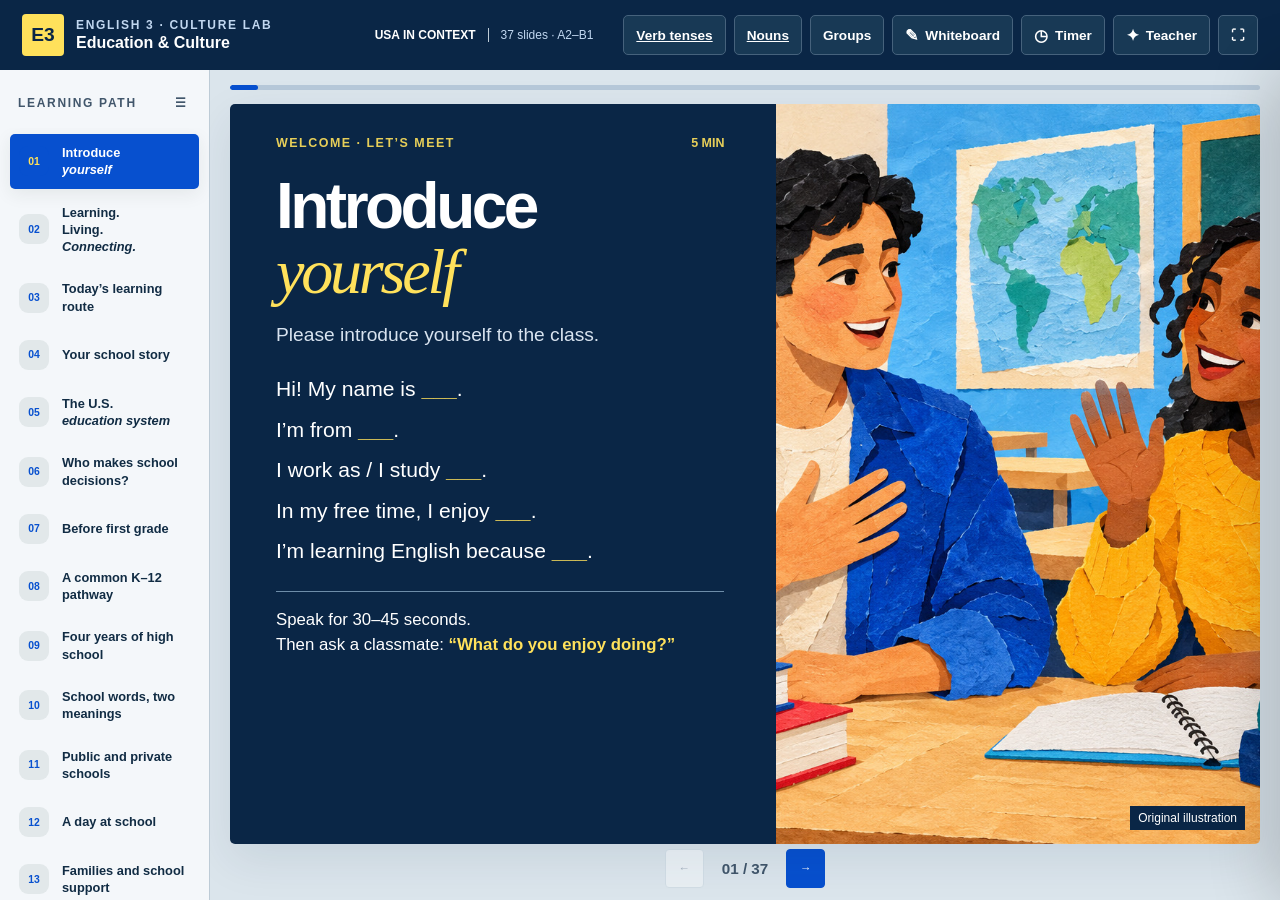
==== commit 611df9f2: "Add grammar links to index.html Updated grammar links in the top actions section." ====
--- a/index.html
+++ b/index.html
@@ -12,7 +12,7 @@
   <header class="topbar">
     <a class="brand" href="../course-hub.html" aria-label="Back to course hub"><span class="brand-mark">E3</span><span><small>ENGLISH 3 · CULTURE LAB</small><strong>Education & Culture</strong></span></a>
     <div class="class-meta"><strong>USA IN CONTEXT</strong><span>37 slides · A2–B1</span></div>
-    <div class="top-actions"><a class="tool-button assignment-link" href="group-assignment.html">Groups</a><button id="mobile-path" class="tool-button mobile-path" type="button">Slides</button><button class="tool-button" id="board-open" type="button"><span>✎</span> Whiteboard</button><button class="tool-button" id="timer-open" type="button"><span>◷</span> Timer</button><button class="tool-button" id="teacher-toggle" type="button"><span>✦</span> Teacher</button><button class="icon-button" id="fullscreen" type="button" aria-label="Enter full screen">⛶</button></div>
+    <div class="top-actions"><a class="tool-button grammar-link" href="verb-tenses.html">Verb tenses</a><a class="tool-button grammar-link" href="countable-nouns.html">Nouns</a><a class="tool-button assignment-link" href="group-assignment.html">Groups</a><button id="mobile-path" class="tool-button mobile-path" type="button">Slides</button><button class="tool-button" id="board-open" type="button"><span>✎</span> Whiteboard</button><button class="tool-button" id="timer-open" type="button"><span>◷</span> Timer</button><button class="tool-button" id="teacher-toggle" type="button"><span>✦</span> Teacher</button><button class="icon-button" id="fullscreen" type="button" aria-label="Enter full screen">⛶</button></div>
   </header>
   <main class="deck-shell">
     <aside class="slide-rail"><div class="rail-heading"><span>LEARNING PATH</span><button id="rail-toggle" type="button" aria-label="Toggle slide navigation">☰</button></div><nav id="slide-list" class="slide-list" aria-label="Slide navigation"></nav></aside>
@@ -35,3 +35,4 @@
 </body>
 </html>
 
+
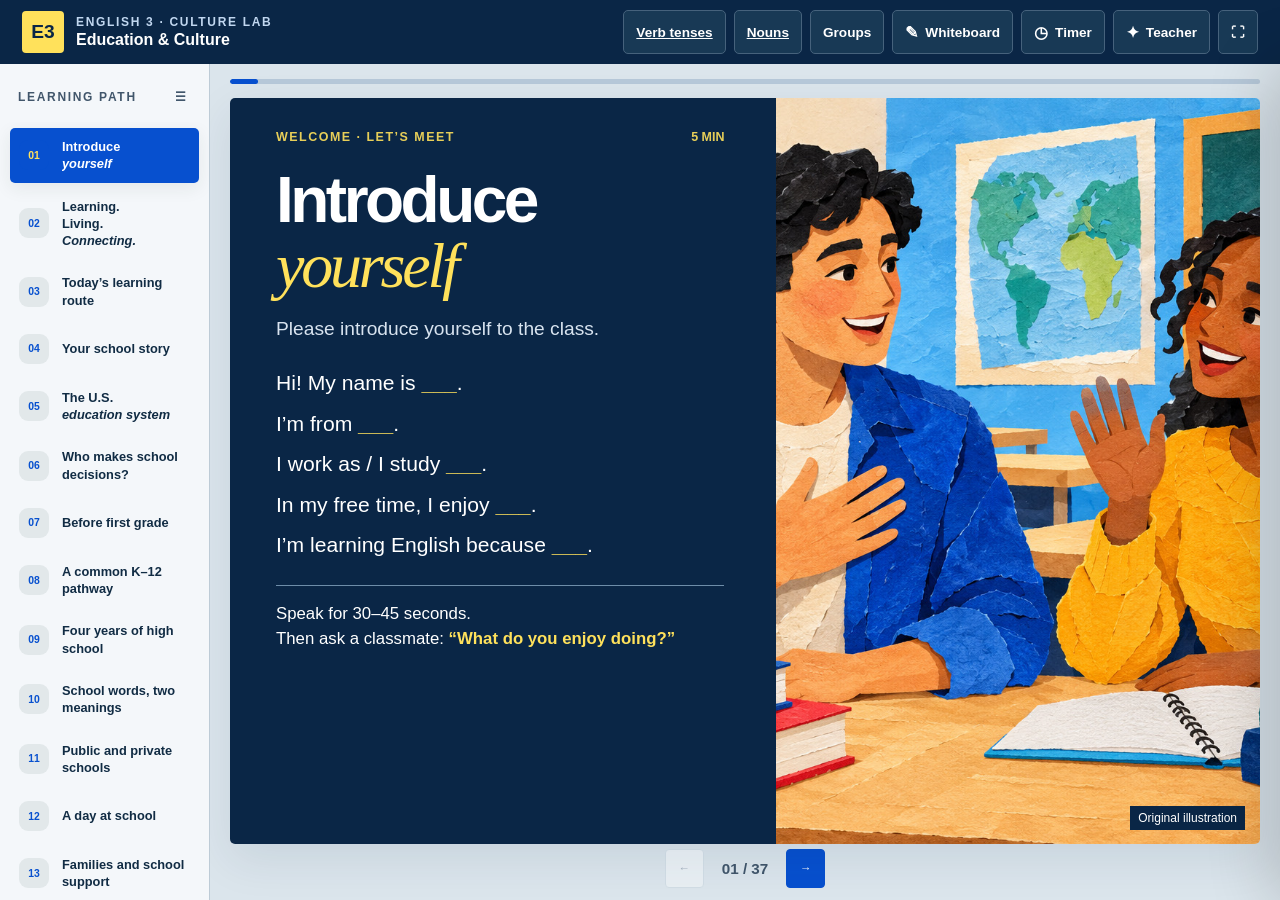
==== commit 492efe2d: "Add files via upload" ====
--- a/index.html
+++ b/index.html
@@ -35,4 +35,3 @@
 </body>
 </html>
 
-
--- a/culture.css
+++ b/culture.css
@@ -55,3 +55,79 @@
 @media print{.slide-stage{overflow:visible;background:inherit!important;color:#0a2646!important;box-shadow:none}.hero-art{position:relative;height:260px;width:100%}.slide-stage.cover{padding-right:46px}.chapter-number{display:none}}
 
 .assignment-link{text-decoration:none;align-items:center;justify-content:center}
+
+/* Additional grammar section entry point. */
+.cover-links a{display:inline-flex;align-items:center;padding:13px 18px;background:#dcefc8;border-radius:3px;color:#0a2646;font-weight:750;font-size:1rem;text-decoration:none}.cover-links a:hover{background:#c4e2a7}.grammar-link{white-space:nowrap}
+
+@media(min-width:721px){.top-actions{flex-wrap:wrap}.topbar{column-gap:16px}}
+
+/* Let the header determine the remaining viewport height at every text size. */
+@media screen {
+  body { height:100vh; height:100dvh; display:flex; flex-direction:column; }
+  .topbar { flex:0 0 auto; min-height:0; grid-template-columns:minmax(0,1fr) auto; gap:12px; }
+  .class-meta { display:none; }
+  .brand,.brand>span:last-child,.top-actions { min-width:0; }
+  .brand-mark { flex-shrink:0; }
+  .top-actions { flex-wrap:wrap; max-width:100%; }
+  .top-actions .tool-button,.top-actions .icon-button { min-height:44px; }
+  .deck-shell { position:relative; flex:1 1 0; height:auto; min-height:0; width:100%; }
+  .teacher-panel { position:absolute; top:0; max-height:100%; display:flex; flex-direction:column; }
+  .teacher-panel header { flex-shrink:0; }
+  .teacher-content { flex:1; min-height:0; height:auto; overflow-y:auto; overflow-wrap:anywhere; }
+  .slide-rail { max-width:100%; }
+  .slide-stage.cover,.slide-stage.chapter { min-height:0; overflow-y:auto; }
+  .slide-kicker { flex-wrap:wrap; white-space:normal!important; }
+  .spread,.comparison-board,.timetable { grid-template-columns:repeat(2,minmax(0,1fr)); }
+  .school-path,.year-strip { grid-template-columns:repeat(4,minmax(0,1fr)); }
+  .vocab-grid { grid-template-columns:repeat(3,minmax(0,1fr)); }
+  .spread>div,.comparison-board>div,.school-path>div,.year-strip>div,.dialogue span { min-width:0; }
+  .timetable>div,.exercise-actions,.audio-station { flex-wrap:wrap; }
+  .quiz-options button,.scenario-options button { min-width:0; overflow-wrap:anywhere; }
+  .cover-links>* { max-width:100%; overflow-wrap:anywhere; }
+  textarea { max-width:100%; resize:vertical; }
+  .timer-dialog { max-height:calc(100dvh - 24px); overflow-y:auto; padding:clamp(16px,4vw,28px); }
+  .timer-presets,.timer-actions { flex-wrap:wrap; }
+  .board-topbar { grid-template-columns:minmax(0,1fr) auto; }
+  .board-actions,.board-history { flex-wrap:wrap; }
+  .board-main { min-width:0; }
+  .board-toolbar { overflow-y:auto; }
+}
+@media screen and (max-width:1100px) {
+  .topbar { grid-template-columns:minmax(0,1fr); }
+  .top-actions { justify-content:flex-start; }
+  .school-path,.year-strip,.vocab-grid { grid-template-columns:repeat(2,minmax(0,1fr)); }
+  .slide-stage.cover { padding-right:32px; }
+  .hero-art { position:relative; width:100%; height:clamp(180px,30vw,320px); margin-top:24px; }
+  .hero-art img { display:block; }
+  .hero-art span { max-width:calc(100% - 30px); }
+}
+@media screen and (max-width:720px) {
+  .deck-shell { position:relative; }
+  .slide-rail { position:absolute; top:0; bottom:0; }
+  .slide-stage.cover { padding:24px 22px; }
+  .spread,.comparison-board,.timetable,.vocab-grid { grid-template-columns:minmax(0,1fr); }
+  .top-actions #board-open { display:inline-flex; }
+  .top-actions .icon-button { width:44px; }
+  .cover h1,.intro h1,.cover:not(.intro) h2 { font-size:clamp(2rem,8vw,3.6rem); }
+  .chapter h2 { font-size:clamp(2rem,7vw,3rem); }
+  .board-topbar { grid-template-columns:minmax(0,1fr); padding:8px; gap:8px; }
+  .board-title { display:none; }
+  .board-history { order:0; grid-column:auto; }
+  .board-actions,.board-history { justify-content:center; }
+  .board-topbar button { min-height:44px; }
+}
+@media screen and (max-width:400px) {
+  .topbar { padding:10px 12px; }
+  .slide-stage,.slide-stage.cover { padding:20px 16px; }
+  .school-path,.year-strip { grid-template-columns:minmax(0,1fr); }
+  .timetable>div { gap:8px; }
+  .timetable small { flex-basis:100%; margin-left:0; }
+  .audio-station label { display:flex; flex-wrap:wrap; }
+}
+@media screen and (max-height:500px) {
+  body { height:auto; min-height:100dvh; overflow-y:auto; }
+  .deck-shell { flex:none; min-height:400px; }
+  .stage-area { height:auto; }
+  .slide-stage { flex:none; max-height:65dvh; }
+  .slide-rail,.teacher-panel { position:fixed; top:0; bottom:0; }
+}
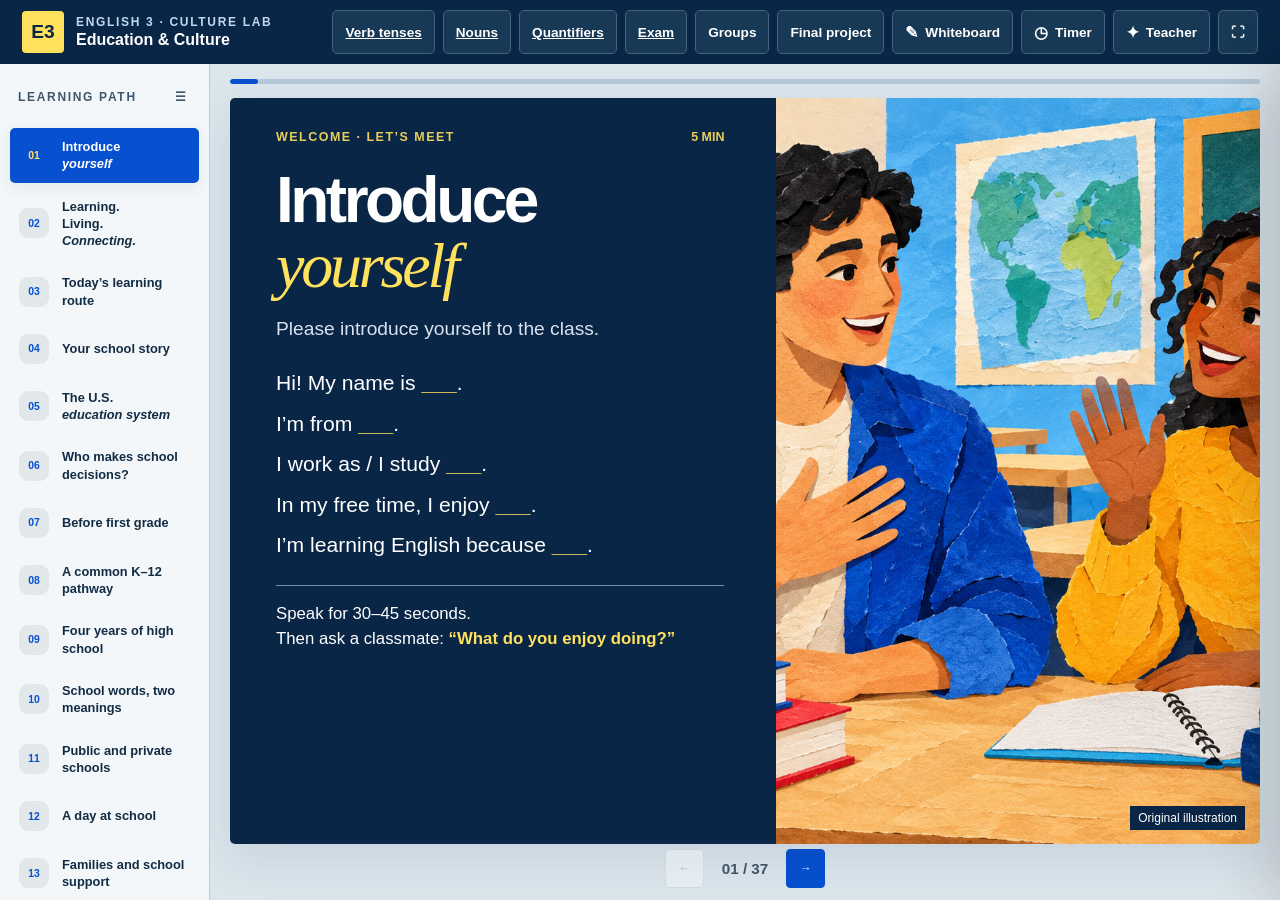
==== commit 673157c1: "Add files via upload" ====
--- a/index.html
+++ b/index.html
@@ -12,7 +12,7 @@
   <header class="topbar">
     <a class="brand" href="../course-hub.html" aria-label="Back to course hub"><span class="brand-mark">E3</span><span><small>ENGLISH 3 · CULTURE LAB</small><strong>Education & Culture</strong></span></a>
     <div class="class-meta"><strong>USA IN CONTEXT</strong><span>37 slides · A2–B1</span></div>
-    <div class="top-actions"><a class="tool-button grammar-link" href="verb-tenses.html">Verb tenses</a><a class="tool-button grammar-link" href="countable-nouns.html">Nouns</a><a class="tool-button assignment-link" href="group-assignment.html">Groups</a><button id="mobile-path" class="tool-button mobile-path" type="button">Slides</button><button class="tool-button" id="board-open" type="button"><span>✎</span> Whiteboard</button><button class="tool-button" id="timer-open" type="button"><span>◷</span> Timer</button><button class="tool-button" id="teacher-toggle" type="button"><span>✦</span> Teacher</button><button class="icon-button" id="fullscreen" type="button" aria-label="Enter full screen">⛶</button></div>
+    <div class="top-actions"><a class="tool-button grammar-link" href="verb-tenses.html">Verb tenses</a><a class="tool-button grammar-link" href="countable-nouns.html">Nouns</a><a class="tool-button grammar-link" href="partitives-quantifiers.html">Quantifiers</a><a class="tool-button grammar-link" href="../english3-exam/index.html">Exam</a><a class="tool-button assignment-link" href="group-assignment.html">Groups</a><a class="tool-button assignment-link" href="../proyecto-final-eng3/index.html">Final project</a><button id="mobile-path" class="tool-button mobile-path" type="button">Slides</button><button class="tool-button" id="board-open" type="button"><span>✎</span> Whiteboard</button><button class="tool-button" id="timer-open" type="button"><span>◷</span> Timer</button><button class="tool-button" id="teacher-toggle" type="button"><span>✦</span> Teacher</button><button class="icon-button" id="fullscreen" type="button" aria-label="Enter full screen">⛶</button></div>
   </header>
   <main class="deck-shell">
     <aside class="slide-rail"><div class="rail-heading"><span>LEARNING PATH</span><button id="rail-toggle" type="button" aria-label="Toggle slide navigation">☰</button></div><nav id="slide-list" class="slide-list" aria-label="Slide navigation"></nav></aside>
